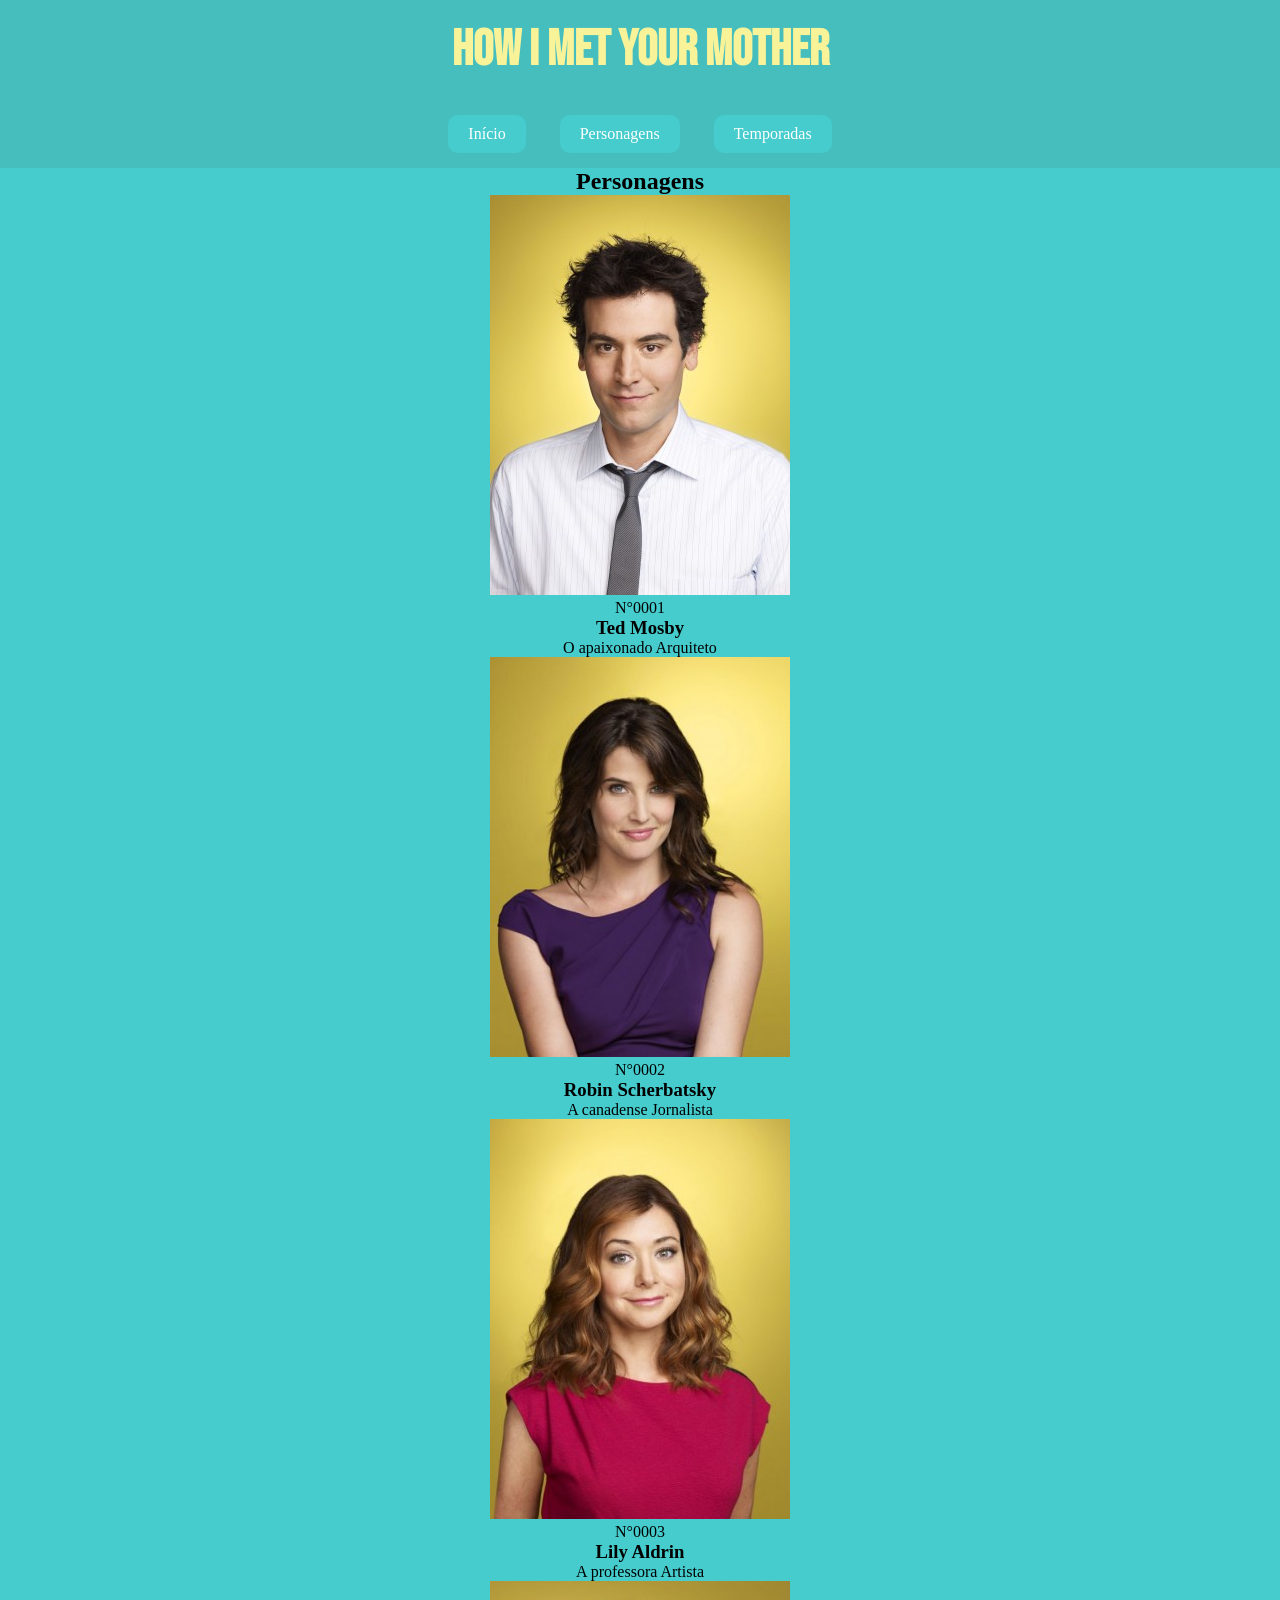
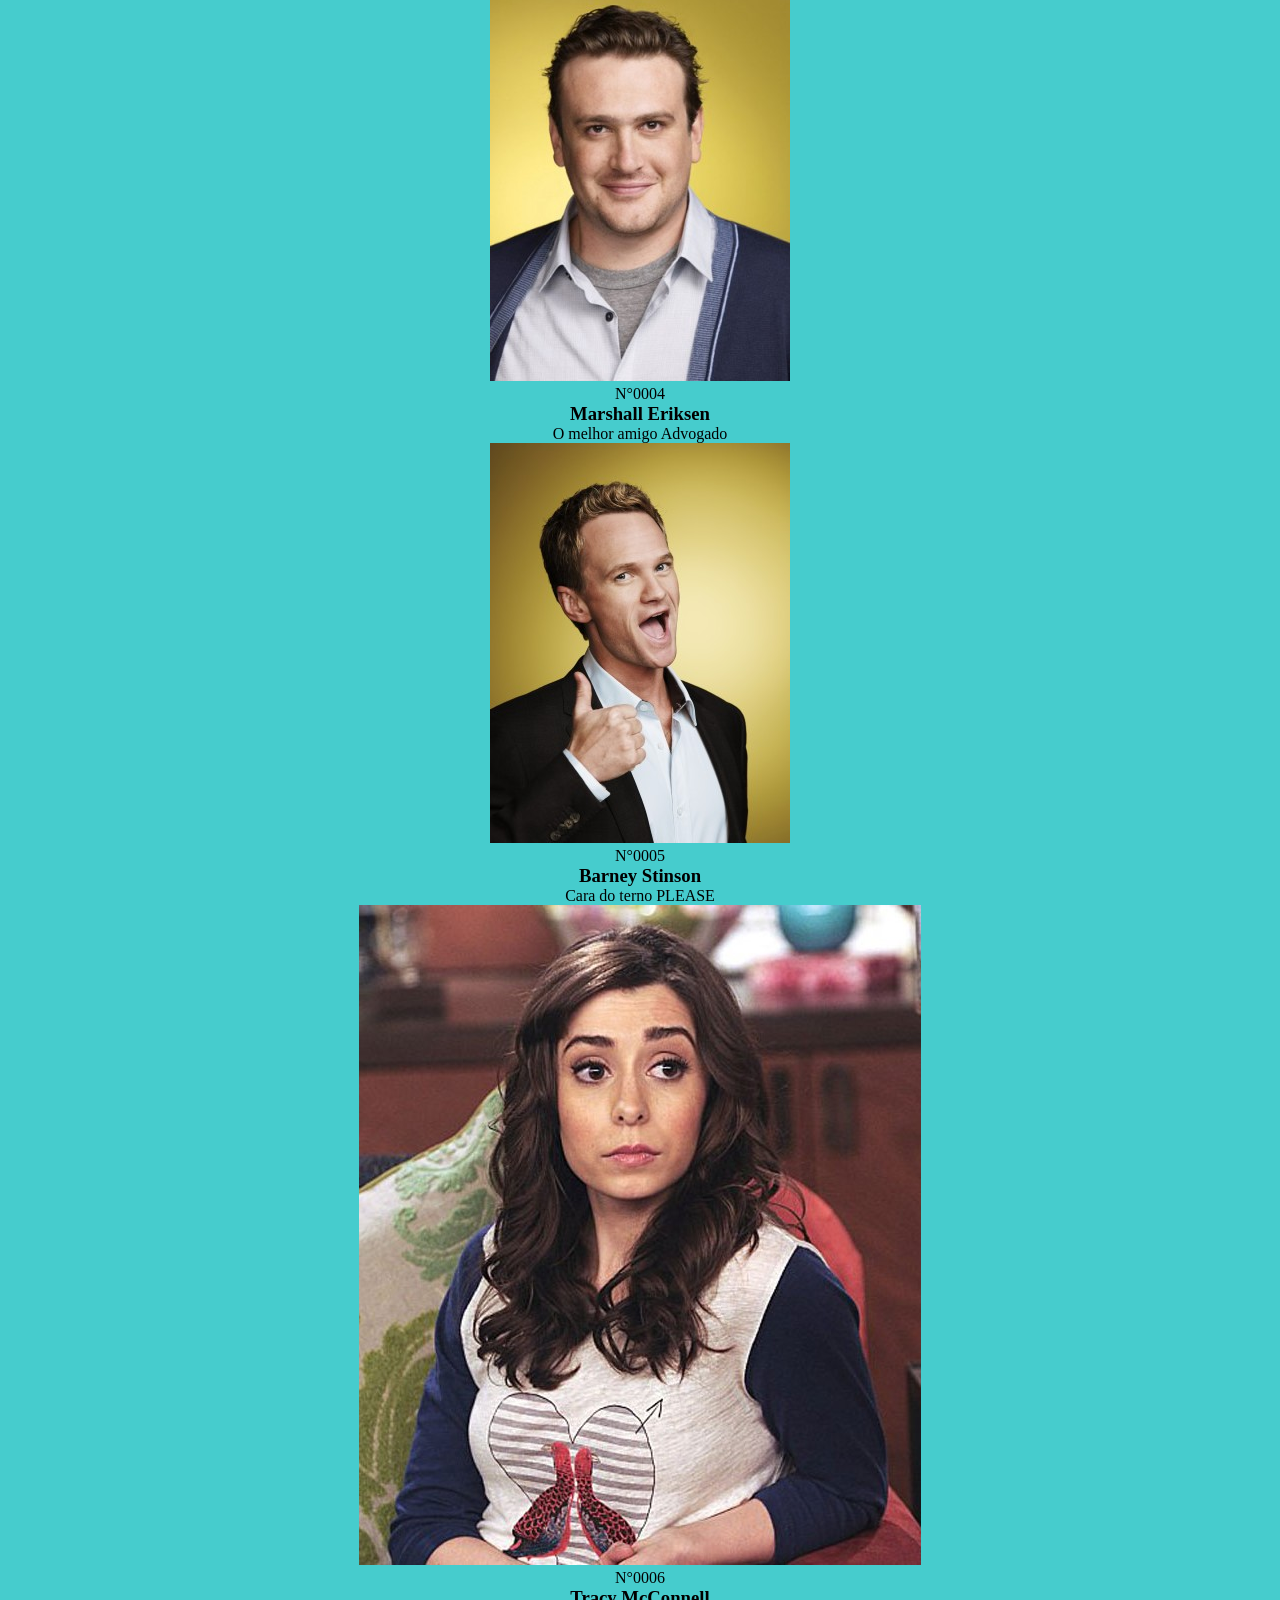
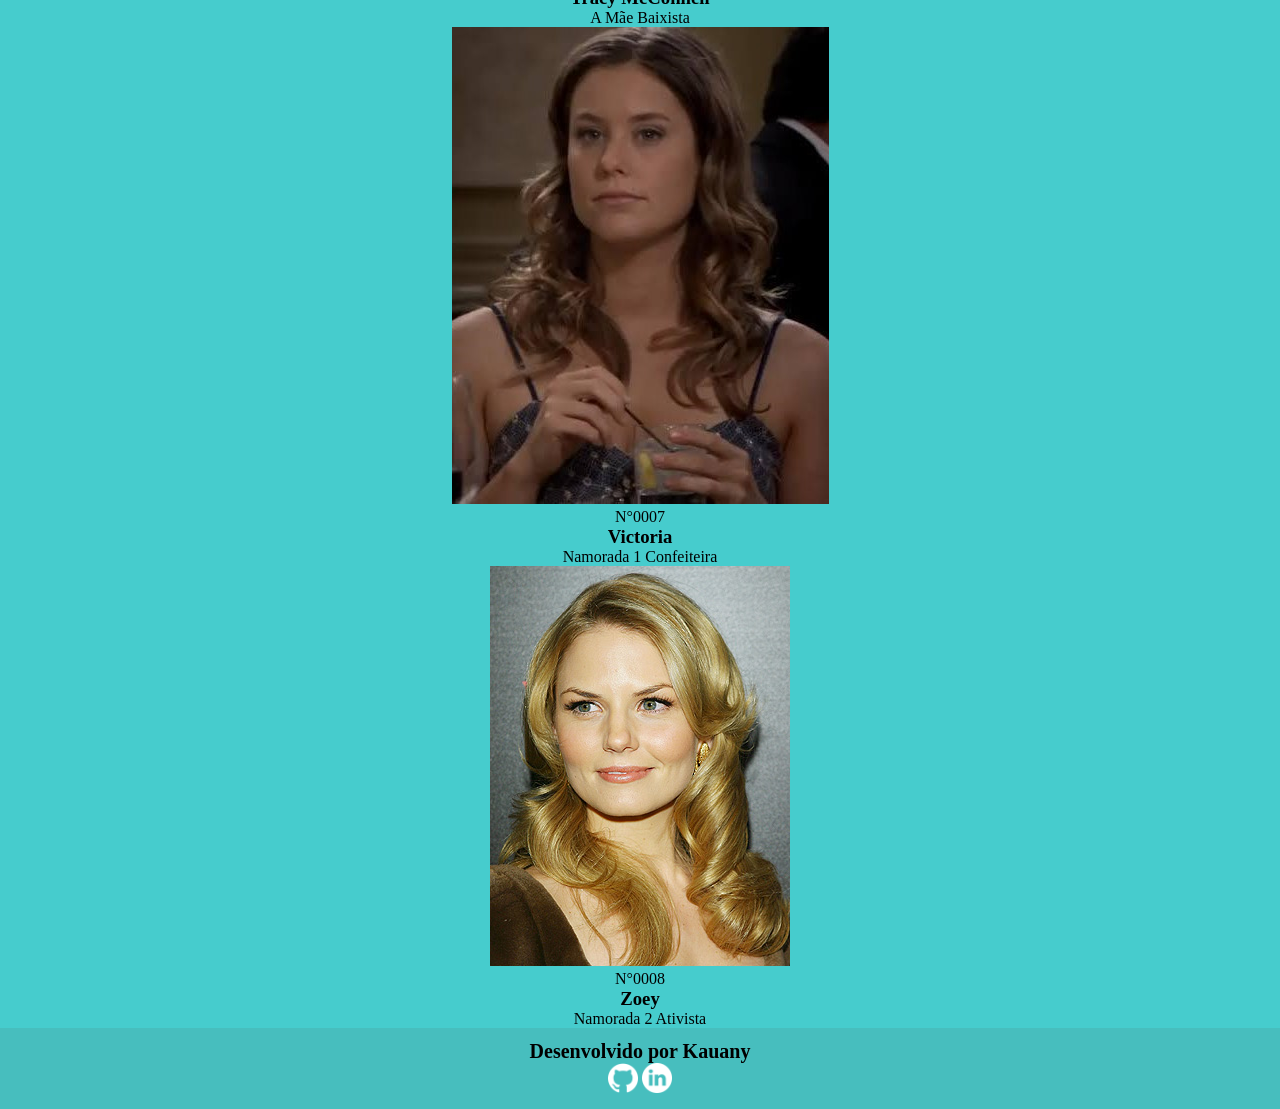
==== personagens.html @ 093e2b54 "estrutura" ====
<!DOCTYPE html>
<html lang="pt-br">
<head>
    <meta charset="UTF-8">
    <meta name="viewport" content="width=device-width, initial-scale=1.0">
    <title>Personagens</title>
    <link rel="stylesheet" href="./personagens.css">
    <link rel="shortcut icon" href="./imagens/favicon.png" type="image/x-icon">
    <link rel="stylesheet" href="./style.css">
</head>
<body>
    <header>
        <h1>How I Met your Mother</h1>
    </header>
    <nav>
        <a href="./index.html">Início</a>
        <a href="./personagens.html">Personagens</a>
        <a href="#">Temporadas</a>
    </nav>
    <main>
        <section id="personagem">
            <h2>Personagens</h2>
            <div class="container-personagem">
                <article class="item">
                    <img src="./imagens/ted-mosby.jpg" alt="Ted Mosby">
                    <p>N°0001</p>
                    <h3>Ted Mosby</h3>
                    <div class="tags">
                        <span>O apaixonado</span>
                        <span>Arquiteto</span>
                    </div>
                </article>
                <article class="item">
                    <img src="./imagens/robin.jpg" alt="Robin Scherbatsky">
                    <p>N°0002</p>
                    <h3>Robin Scherbatsky</h3>
                    <div class="tags">
                        <span>A canadense</span>
                        <span>Jornalista</span>
                    </div>
                </article>
                <article class="item">
                    <img src="./imagens/lily-aldrin.jpg" alt="Lily Aldrin">
                    <p>N°0003</p>
                    <h3>Lily Aldrin</h3>
                    <div class="tags">
                        <span>A professora</span>
                        <span>Artista</span>
                    </div>
                </article>
                <article class="item">
                    <img src="./imagens/marshall-eriksen.jpg" alt="Marshall Eriksen">
                    <p>N°0004</p>
                    <h3>Marshall Eriksen</h3>
                    <div class="tags">
                        <span>O melhor amigo</span>
                        <span>Advogado</span>
                    </div>
                </article>
                <article class="item">
                    <img src="./imagens/barney.jpg" alt="Barney Stinson">
                    <p>N°0005</p>
                    <h3>Barney Stinson</h3>
                    <div class="tags">
                        <span>Cara do terno</span>
                        <span>PLEASE</span>
                    </div>
                </article>
                <article class="item">
                    <img src="./imagens/mãe.jpg" alt="Tracy McConnell">
                    <p>N°0006</p>
                    <h3>Tracy McConnell</h3>
                    <div class="tags">
                        <span>A Mãe</span>
                        <span>Baixista</span>
                    </div>
                </article>
                <article class="item">
                    <img src="./imagens/victoria.jpeg" alt="Victoria">
                    <p>N°0007</p>
                    <h3>Victoria</h3>
                    <div class="tags">
                        <span>Namorada 1</span>
                        <span>Confeiteira</span>
                    </div>
                </article>
                <article class="item">
                    <img src="./imagens/zoey.jpg" alt="Zoey">
                    <p>N°0008</p>
                    <h3>Zoey</h3>
                    <div class="tags">
                        <span>Namorada 2</span>
                        <span>Ativista</span>
                    </div>
                </article>
            </div>
        </section>
    </main>
    <footer>
        <p>Desenvolvido por Kauany</p>
        <a href="https://github.com/kauanyfarias" target="_blank"><img src="./imagens/github-icon.png" alt="Github"></a>
        <a href="https://br.linkedin.com/in/kauany-farias" target="_blank"><img src="/imagens/linkedin-icon.png" alt="Linkedin"></a>
    </footer>
</body>
</html>
---- style.css ----
/* IMPORTAÇÃO DE FONTES VIA GOOGLE FONTS */
@import url('https://fonts.googleapis.com/css2?family=Bebas+Neue&family=Roboto:ital,wght@0,100..900;1,100..900&display=swap');

/* RESET BÁSICO */
*{
    box-sizing: border-box;
    margin: 0%;
    padding: 0%;
}

body{
    text-align: center;
    background-color: #46CCCD;
    font-size: arial sans-serif;
}

header{
    padding: 20px;
    color: #F8F298;
    background-color: #47bebe; 
    font-family: "Bebas Neue", sans-serif; /* Alterando a fonte */
    font-size: 25px;
}

nav{
    background-color: #47bebe;
}

nav a{
    display: inline-block; /* DEIXA OS ITENS LADO A LADO */
    margin: 15px; /* DÁ O ESPAÇO EXTERNO ENTRE OS ITENS */
    padding: 10px 20px; /* DÁ O ESPAÇO INTERNO */
    text-decoration: none; /* TIRA O UNDERLINE */
    border-radius: 10px;
    background-color: #46CCCD;
    color: white;
}

nav a:hover{ /* MUDA PARA ESSAS PROPRIEDADES QUANDO O MOUSE PASSA POR CIMA */
    background-color: #D8F4F2;
    color: black;
}

.card{ /* ARTICLE DOS CARDS DE PERSONAGEM */
    display: inline-block; /* DEIXA OS ITENS DO LADO DO OUTRO */
    width: 250px;
    margin: 15px;
    padding: 10px;
    border-radius: 10px;
    background-color: #D8F4F2;
}

.card img{
    width: 100%; /* ESSE VALOR DESCONTA O PADDING ADICIONADO NO CARD */
    border-radius: 12px;
    object-fit: cover; /* COLOCA A IMAGEM DO TAMANHO DESEJADO SEM DISTORCER */
}

#personagens{
    background-image: url(./imagens/banner.png);
    background-size: cover;

    /* PARA ALTERAR O TAMANHO DA IMAGEM USAR O BACKGROUND-SIZE = COVER / CONTAIN.
    PARA A IMAGEM NÃO REPETIR VÁRIAS VEZES BACKGROUND-REPEAT=NO-REPEAT
    PARA MUDAR A POSIÇÃO DA IMAGEM USA BACKGROUD-POSITION:CENTER */
}

#personagens h2{
    font-family: "Bebas Neue", sans-serif;
    font-size: 30px;
    font-weight: 400;
    padding: 20px;
}

#secao-temporadas{
    margin: 30px;
    padding: 15px;
}

.temporada{
    display: inline-block; /* Ativar os displays para os cards */
    width: 560px;
    border-radius: 12px;
    padding-top: 20px;
    background-color: #D8F4F2;
    margin: 20px;
    padding: 15px;
}

.temporada img{
    width: 100%;
    border-radius: 12px;
}

footer{
    background-color: #47bebe;
    padding: 12px 0;
    
}

footer p{
    font-weight: bold;
    font-size: 20px;
    margin: auto;
}

footer img{
    width: 30px;
}
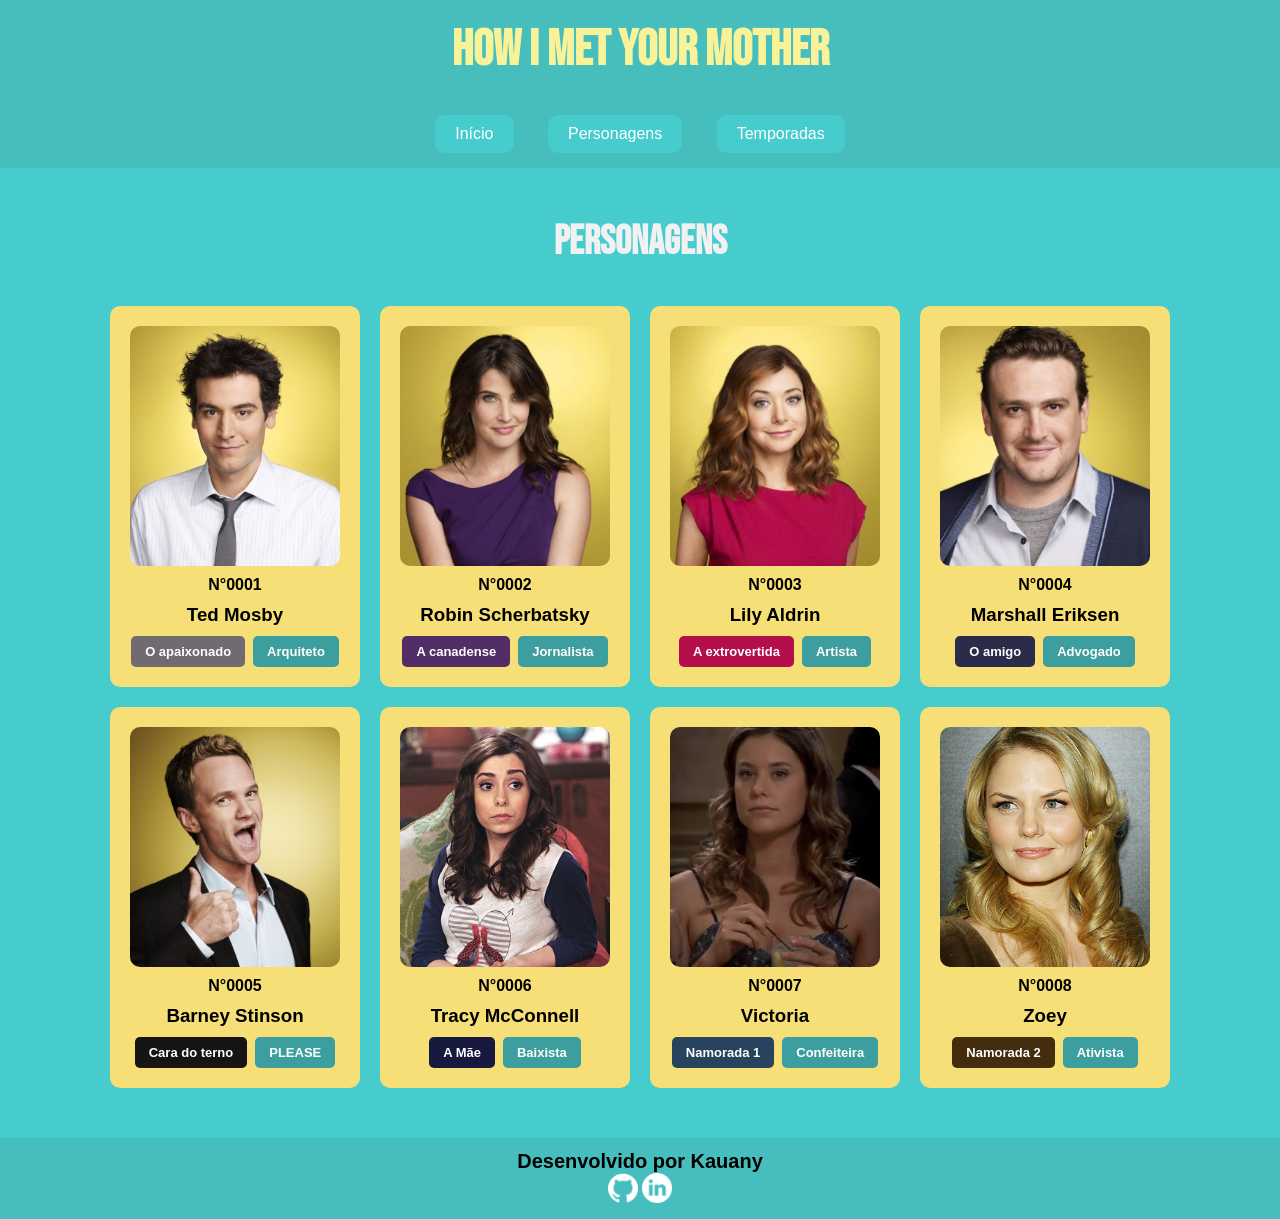
==== commit f29ad979: "estilo" ====
--- a/personagens.html
+++ b/personagens.html
@@ -4,9 +4,9 @@
     <meta charset="UTF-8">
     <meta name="viewport" content="width=device-width, initial-scale=1.0">
     <title>Personagens</title>
+    <link rel="stylesheet" href="./style.css">
     <link rel="stylesheet" href="./personagens.css">
     <link rel="shortcut icon" href="./imagens/favicon.png" type="image/x-icon">
-    <link rel="stylesheet" href="./style.css">
 </head>
 <body>
     <header>
@@ -26,8 +26,9 @@
                     <p>N°0001</p>
                     <h3>Ted Mosby</h3>
                     <div class="tags">
-                        <span>O apaixonado</span>
-                        <span>Arquiteto</span>
+                        <!-- Deixar o nome separado faz com que ele tenha duas classe: tag e ted. Assim no CSS é possível chamar as duas separadas para o mesmo arquivo -->
+                        <span class="tag ted">O apaixonado</span>
+                        <span class="tag profissao">Arquiteto</span>
                     </div>
                 </article>
                 <article class="item">
@@ -35,8 +36,8 @@
                     <p>N°0002</p>
                     <h3>Robin Scherbatsky</h3>
                     <div class="tags">
-                        <span>A canadense</span>
-                        <span>Jornalista</span>
+                        <span class="tag robin">A canadense</span>
+                        <span class="tag profissao">Jornalista</span>
                     </div>
                 </article>
                 <article class="item">
@@ -44,8 +45,8 @@
                     <p>N°0003</p>
                     <h3>Lily Aldrin</h3>
                     <div class="tags">
-                        <span>A professora</span>
-                        <span>Artista</span>
+                        <span class="tag lily">A extrovertida</span>
+                        <span class="tag profissao">Artista</span>
                     </div>
                 </article>
                 <article class="item">
@@ -53,8 +54,8 @@
                     <p>N°0004</p>
                     <h3>Marshall Eriksen</h3>
                     <div class="tags">
-                        <span>O melhor amigo</span>
-                        <span>Advogado</span>
+                        <span class="tag marshall">O amigo</span>
+                        <span class="tag profissao">Advogado</span>
                     </div>
                 </article>
                 <article class="item">
@@ -62,8 +63,8 @@
                     <p>N°0005</p>
                     <h3>Barney Stinson</h3>
                     <div class="tags">
-                        <span>Cara do terno</span>
-                        <span>PLEASE</span>
+                        <span class="tag barney">Cara do terno</span>
+                        <span class="tag profissao">PLEASE</span>
                     </div>
                 </article>
                 <article class="item">
@@ -71,8 +72,8 @@
                     <p>N°0006</p>
                     <h3>Tracy McConnell</h3>
                     <div class="tags">
-                        <span>A Mãe</span>
-                        <span>Baixista</span>
+                        <span class="tag tracy">A Mãe</span>
+                        <span class="tag profissao">Baixista</span>
                     </div>
                 </article>
                 <article class="item">
@@ -80,8 +81,8 @@
                     <p>N°0007</p>
                     <h3>Victoria</h3>
                     <div class="tags">
-                        <span>Namorada 1</span>
-                        <span>Confeiteira</span>
+                        <span class="tag victoria">Namorada 1</span>
+                        <span class="tag profissao">Confeiteira</span>
                     </div>
                 </article>
                 <article class="item">
@@ -89,8 +90,8 @@
                     <p>N°0008</p>
                     <h3>Zoey</h3>
                     <div class="tags">
-                        <span>Namorada 2</span>
-                        <span>Ativista</span>
+                        <span class="tag zoey">Namorada 2</span>
+                        <span class="tag profissao">Ativista</span>
                     </div>
                 </article>
             </div>
--- a/style.css
+++ b/style.css
@@ -11,7 +11,7 @@
 body{
     text-align: center;
     background-color: #46CCCD;
-    font-size: arial sans-serif;
+    font-family: arial, sans-serif;
 }
 
 header{
@@ -75,6 +75,7 @@
 #secao-temporadas{
     margin: 30px;
     padding: 15px;
+    margin: auto;    
 }
 
 .temporada{
@@ -106,4 +107,11 @@
 
 footer img{
     width: 30px;
+}
+
+/* MEDIA QUERY */
+@media (max-width:650px) {
+    .temporada{
+        max-width: 400px;
+    }
 }
--- a/personagens.css
+++ b/personagens.css
@@ -0,0 +1,127 @@
+*{
+    padding: 0;
+    margin: 0;
+    box-sizing: border-box;
+}
+
+body{
+    font-family: arial, sans-serif;
+}
+
+/* Alterando o estilo da seção */
+#personagem{
+    padding: 50px 20px;
+}
+
+#personagem h2{
+    font-family: "Bebas Neue", sans-serif; /* Alterando a fonte */
+    font-size: 40px;
+    color: #f1f1f1;
+    margin-bottom: 40px;
+}
+
+.container-personagem{
+    display: flex;
+    flex-wrap: wrap;
+    justify-content: center;
+    align-items: stretch; /* deixa os itens com a mesma altura, "esticado" com o tamanho do container */
+    gap: 20px;
+}
+
+.item{
+    background-color: #f5df76;
+    width: 250px;
+    border-radius: 10px;
+    padding: 20px;
+
+    display: flex;
+    flex-direction: column;
+    justify-content: space-between;
+    gap: 10px;
+}
+
+.item:hover{
+    transform: translateY(-5px);
+    transition: .3s;
+    box-shadow: 0 0 10px rgb(255, 208, 0);
+}
+
+.item:active{
+    transform: scale(0.9);
+    transition: .2s;
+}
+
+.item img{
+    width: 100%;
+    height: 240px;
+    /* Evita a distorção da imagem */
+    object-fit: cover;
+    border-radius: 10px;
+}
+
+.item p{
+    font-weight: bold;
+}
+
+.tags{
+    display: flex;
+    flex-direction: wrap;
+    justify-content: center;
+    gap: 8px;
+}
+
+.tag{
+    padding: 8px 14px;
+    border-radius: 5px;
+    font-size: 13px;
+    font-weight: bold;
+    display: inline-block;
+    color: white;
+}
+
+.profissao{
+    background-color: #3c9e9e;
+}
+
+.ted{
+    background-color: rgb(112, 107, 113);
+}
+
+.robin{
+    background-color: rgb(81, 47, 102);
+}
+
+.lily{
+    background-color: rgb(181, 15, 75);
+}
+
+.marshall{
+    background-color: rgb(42, 44, 73);
+}
+
+.barney{
+    background-color: rgb(22, 21, 20);
+}
+
+.tracy{
+    background-color: rgb(23, 25, 63);
+}
+
+.victoria{
+    background-color: rgb(39, 67, 94);
+}
+
+.zoey{
+    background-color: rgb(68, 45, 14);
+}
+
+@media (max-width:600px){
+    #personagem h2{
+        color: black;
+    }
+
+    .item{
+        width: 100%;
+        max-width: 320px;
+    }
+}
